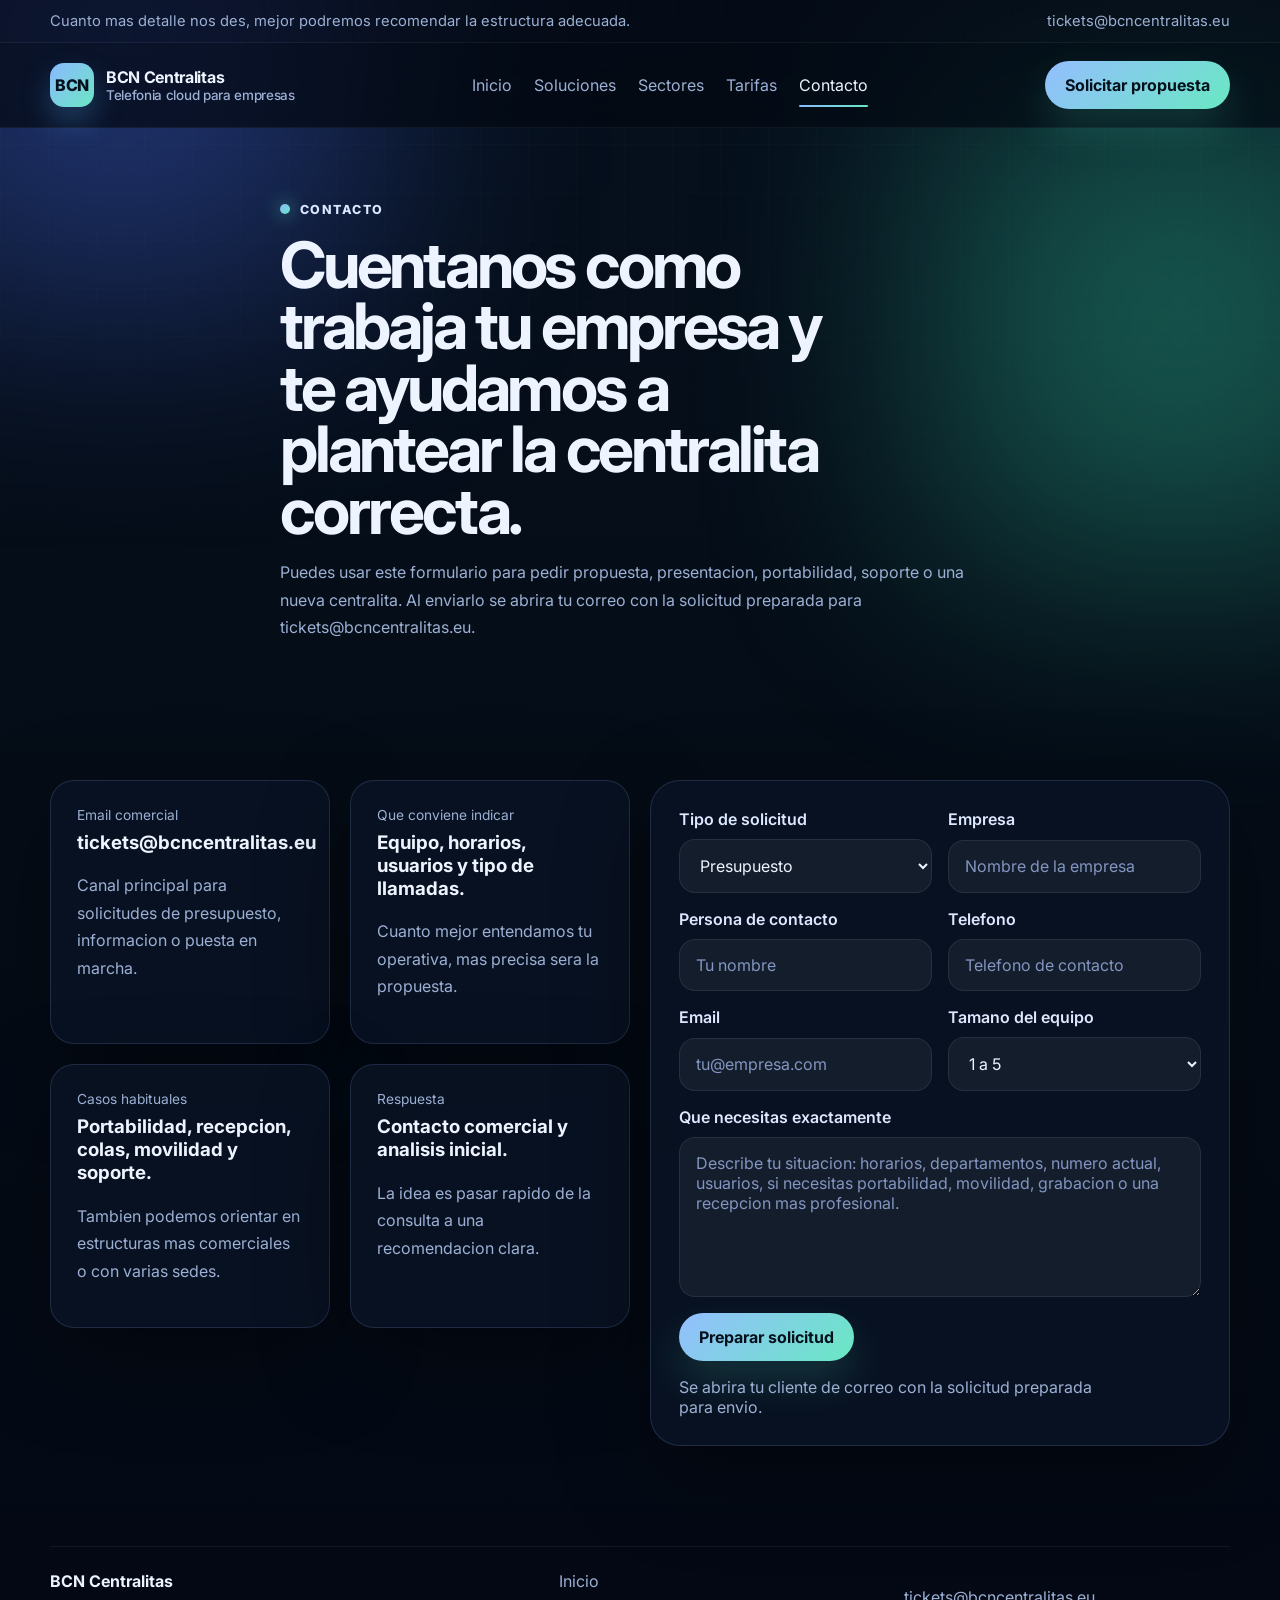
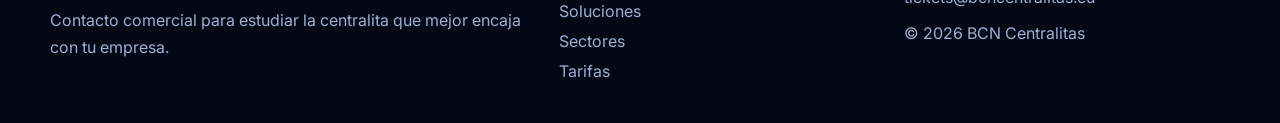
==== contacto/index.html @ 9f3d0ba2 "Build professional multi-page marketing site Co-authored-by: sj454 <seguridad232@users.noreply.githu" ====
<!DOCTYPE html>
<html lang="es">
  <head>
    <meta charset="UTF-8" />
    <meta name="viewport" content="width=device-width, initial-scale=1.0" />
    <title>Contacto | BCN Centralitas</title>
    <meta
      name="description"
      content="Solicita una propuesta o abre un ticket comercial con BCN Centralitas. Cuanto mejor nos cuentes tu caso, mejor podremos orientarte."
    />
    <link rel="preconnect" href="https://fonts.googleapis.com" />
    <link rel="preconnect" href="https://fonts.gstatic.com" crossorigin />
    <link
      href="https://fonts.googleapis.com/css2?family=Inter:wght@400;500;600;700;800;900&display=swap"
      rel="stylesheet"
    />
    <link rel="stylesheet" href="/styles.css" />
  </head>
  <body data-page="contacto">
    <div class="bg-orb bg-orb-left"></div>
    <div class="bg-orb bg-orb-right"></div>
    <div class="bg-grid"></div>

    <div class="utility-bar">
      <div class="container utility-inner">
        <span>Cuanto mas detalle nos des, mejor podremos recomendar la estructura adecuada.</span>
        <div class="utility-links">
          <a class="mini-link" href="mailto:tickets@bcncentralitas.eu">tickets@bcncentralitas.eu</a>
        </div>
      </div>
    </div>

    <header class="site-header">
      <div class="container nav-shell">
        <a href="/" class="brand" aria-label="BCN Centralitas inicio">
          <span class="brand-mark">BCN</span>
          <span class="brand-text">
            <strong>BCN Centralitas</strong>
            <span>Telefonia cloud para empresas</span>
          </span>
        </a>
        <nav class="main-nav" aria-label="Navegacion principal">
          <a href="/" data-page="inicio">Inicio</a>
          <a href="/soluciones" data-page="soluciones">Soluciones</a>
          <a href="/sectores" data-page="sectores">Sectores</a>
          <a href="/tarifas" data-page="tarifas">Tarifas</a>
          <a href="/contacto" data-page="contacto">Contacto</a>
        </nav>
        <div class="nav-actions">
          <a class="button-link button-primary" href="/contacto">Solicitar propuesta</a>
          <button class="menu-toggle" type="button" aria-label="Abrir menu" aria-expanded="false">
            Menu
          </button>
        </div>
      </div>
    </header>

    <main>
      <section class="page-hero">
        <div class="container page-intro">
          <span class="eyebrow">Contacto</span>
          <h1 class="page-title">Cuentanos como trabaja tu empresa y te ayudamos a plantear la centralita correcta.</h1>
          <p>
            Puedes usar este formulario para pedir propuesta, presentacion, portabilidad,
            soporte o una nueva centralita. Al enviarlo se abrira tu correo con
            la solicitud preparada para tickets@bcncentralitas.eu.
          </p>
        </div>
      </section>

      <section class="section">
        <div class="container contact-layout">
          <div class="card-grid two">
            <article class="contact-card">
              <span class="card-kicker">Email comercial</span>
              <h3>tickets@bcncentralitas.eu</h3>
              <p>Canal principal para solicitudes de presupuesto, informacion o puesta en marcha.</p>
            </article>
            <article class="contact-card">
              <span class="card-kicker">Que conviene indicar</span>
              <h3>Equipo, horarios, usuarios y tipo de llamadas.</h3>
              <p>Cuanto mejor entendamos tu operativa, mas precisa sera la propuesta.</p>
            </article>
            <article class="contact-card">
              <span class="card-kicker">Casos habituales</span>
              <h3>Portabilidad, recepcion, colas, movilidad y soporte.</h3>
              <p>Tambien podemos orientar en estructuras mas comerciales o con varias sedes.</p>
            </article>
            <article class="contact-card">
              <span class="card-kicker">Respuesta</span>
              <h3>Contacto comercial y analisis inicial.</h3>
              <p>La idea es pasar rapido de la consulta a una recomendacion clara.</p>
            </article>
          </div>

          <form id="contact-form" class="form-shell panel">
            <div class="form-grid">
              <label>
                <span>Tipo de solicitud</span>
                <select name="requestType" required>
                  <option value="Presupuesto">Presupuesto</option>
                  <option value="Presentacion">Presentacion</option>
                  <option value="Portabilidad">Portabilidad</option>
                  <option value="Soporte">Soporte</option>
                  <option value="Nueva centralita">Nueva centralita</option>
                </select>
              </label>

              <label>
                <span>Empresa</span>
                <input type="text" name="company" placeholder="Nombre de la empresa" required />
              </label>

              <label>
                <span>Persona de contacto</span>
                <input type="text" name="name" placeholder="Tu nombre" required />
              </label>

              <label>
                <span>Telefono</span>
                <input type="tel" name="phone" placeholder="Telefono de contacto" required />
              </label>

              <label>
                <span>Email</span>
                <input type="email" name="email" placeholder="tu@empresa.com" required />
              </label>

              <label>
                <span>Tamano del equipo</span>
                <select name="teamSize" required>
                  <option value="1 a 5">1 a 5</option>
                  <option value="6 a 15">6 a 15</option>
                  <option value="16 a 50">16 a 50</option>
                  <option value="Mas de 50">Mas de 50</option>
                </select>
              </label>

              <label class="full">
                <span>Que necesitas exactamente</span>
                <textarea
                  name="message"
                  placeholder="Describe tu situacion: horarios, departamentos, numero actual, usuarios, si necesitas portabilidad, movilidad, grabacion o una recepcion mas profesional."
                  required
                ></textarea>
              </label>
            </div>

            <div class="form-footer">
              <button class="button button-primary" type="submit">Preparar solicitud</button>
              <p id="form-status" class="form-status">
                Se abrira tu cliente de correo con la solicitud preparada para envio.
              </p>
            </div>
          </form>
        </div>
      </section>
    </main>

    <footer class="site-footer">
      <div class="container footer-grid">
        <div class="footer-copy">
          <strong>BCN Centralitas</strong>
          <p>Contacto comercial para estudiar la centralita que mejor encaja con tu empresa.</p>
        </div>
        <div class="footer-links">
          <a href="/">Inicio</a>
          <a href="/soluciones">Soluciones</a>
          <a href="/sectores">Sectores</a>
          <a href="/tarifas">Tarifas</a>
        </div>
        <div class="footer-note">
          <p><a href="mailto:tickets@bcncentralitas.eu">tickets@bcncentralitas.eu</a></p>
          <p>&copy; <span data-current-year></span> BCN Centralitas</p>
        </div>
      </div>
    </footer>

    <script src="/script.js"></script>
  </body>
</html>
---- styles.css ----
:root {
  color-scheme: dark;
  --bg: #07111f;
  --bg-strong: #030814;
  --surface: rgba(10, 20, 36, 0.84);
  --surface-strong: rgba(9, 17, 31, 0.96);
  --surface-soft: rgba(255, 255, 255, 0.05);
  --border: rgba(151, 184, 255, 0.16);
  --border-strong: rgba(255, 255, 255, 0.08);
  --text: #eef4ff;
  --muted: #9cb0d4;
  --primary: #8cb9ff;
  --primary-strong: #dbe7ff;
  --accent: #69e8c3;
  --danger: #ff8c9e;
  --shadow: 0 30px 90px rgba(0, 0, 0, 0.36);
  --radius-xl: 30px;
  --radius-lg: 24px;
  --radius-md: 18px;
  --container: 1180px;
}

* {
  box-sizing: border-box;
}

html {
  scroll-behavior: smooth;
}

body {
  margin: 0;
  min-height: 100vh;
  overflow-x: hidden;
  font-family: "Inter", system-ui, sans-serif;
  color: var(--text);
  background:
    radial-gradient(circle at top left, rgba(70, 104, 255, 0.16), transparent 0 32%),
    radial-gradient(circle at top right, rgba(84, 227, 190, 0.12), transparent 0 26%),
    linear-gradient(180deg, #06101d 0%, #050c16 50%, #030814 100%);
}

a {
  color: inherit;
  text-decoration: none;
}

img {
  max-width: 100%;
  display: block;
}

button,
input,
select,
textarea {
  font: inherit;
}

.bg-orb,
.bg-grid {
  position: fixed;
  pointer-events: none;
  z-index: -3;
}

.bg-orb {
  width: 480px;
  height: 480px;
  filter: blur(120px);
  opacity: 0.34;
}

.bg-orb-left {
  top: -180px;
  left: -120px;
  background: #4f73ff;
}

.bg-orb-right {
  right: -140px;
  top: 80px;
  background: #36d9ad;
}

.bg-grid {
  inset: 0;
  z-index: -4;
  background-image:
    linear-gradient(rgba(255, 255, 255, 0.03) 1px, transparent 1px),
    linear-gradient(90deg, rgba(255, 255, 255, 0.03) 1px, transparent 1px);
  background-size: 48px 48px;
  mask-image: linear-gradient(to bottom, rgba(255, 255, 255, 0.56), transparent 85%);
}

.container {
  width: min(var(--container), calc(100% - 32px));
  margin: 0 auto;
}

.utility-bar {
  border-bottom: 1px solid rgba(255, 255, 255, 0.05);
  background: rgba(5, 10, 20, 0.66);
}

.utility-inner {
  min-height: 42px;
  display: flex;
  justify-content: space-between;
  align-items: center;
  gap: 16px;
  color: var(--muted);
  font-size: 0.92rem;
}

.utility-links {
  display: flex;
  align-items: center;
  gap: 16px;
  flex-wrap: wrap;
}

.site-header {
  position: sticky;
  top: 0;
  z-index: 30;
  backdrop-filter: blur(18px);
  background: rgba(4, 9, 18, 0.72);
  border-bottom: 1px solid rgba(255, 255, 255, 0.05);
}

.nav-shell {
  min-height: 84px;
  display: flex;
  align-items: center;
  justify-content: space-between;
  gap: 18px;
}

.brand {
  display: inline-flex;
  align-items: center;
  gap: 12px;
  font-weight: 800;
  letter-spacing: -0.02em;
}

.brand-mark {
  width: 44px;
  height: 44px;
  border-radius: 14px;
  display: grid;
  place-items: center;
  background: linear-gradient(135deg, #8ab9ff, #6ce6c4);
  color: #04111d;
  box-shadow: 0 14px 30px rgba(89, 181, 255, 0.28);
}

.brand-text strong {
  display: block;
  font-size: 1rem;
}

.brand-text span {
  display: block;
  color: var(--muted);
  font-size: 0.84rem;
  font-weight: 500;
}

.nav-actions {
  display: flex;
  align-items: center;
  gap: 14px;
}

.main-nav {
  display: flex;
  align-items: center;
  gap: 22px;
  color: var(--muted);
}

.main-nav a {
  position: relative;
  padding: 8px 0;
}

.main-nav a:hover,
.main-nav a.is-active,
.footer-links a:hover,
.mini-link:hover {
  color: var(--text);
}

.main-nav a.is-active::after {
  content: "";
  position: absolute;
  left: 0;
  right: 0;
  bottom: -4px;
  height: 2px;
  border-radius: 999px;
  background: linear-gradient(90deg, var(--primary), var(--accent));
}

.menu-toggle {
  display: none;
  width: 46px;
  height: 46px;
  border-radius: 14px;
  border: 1px solid var(--border);
  background: rgba(255, 255, 255, 0.05);
  color: var(--text);
  cursor: pointer;
}

.button,
.button-link {
  display: inline-flex;
  align-items: center;
  justify-content: center;
  gap: 8px;
  padding: 14px 20px;
  border-radius: 999px;
  font-weight: 700;
  transition:
    transform 160ms ease,
    box-shadow 160ms ease,
    opacity 160ms ease;
}

.button:hover,
.button-link:hover {
  transform: translateY(-2px);
}

.button {
  border: 0;
  cursor: pointer;
}

.button-primary {
  color: #04111d;
  background: linear-gradient(135deg, #94beff, #69e8c3);
  box-shadow: 0 20px 40px rgba(73, 208, 182, 0.18);
}

.button-secondary {
  color: var(--text);
  background: rgba(255, 255, 255, 0.06);
  border: 1px solid rgba(255, 255, 255, 0.08);
}

.button-ghost {
  color: var(--primary-strong);
  padding-left: 0;
  padding-right: 0;
}

.page-hero,
.home-hero {
  padding: 70px 0 48px;
}

.home-hero-layout {
  display: grid;
  grid-template-columns: 1.08fr 0.92fr;
  gap: 30px;
  align-items: center;
}

.eyebrow {
  display: inline-flex;
  align-items: center;
  gap: 10px;
  text-transform: uppercase;
  letter-spacing: 0.12em;
  font-size: 0.78rem;
  font-weight: 800;
  color: var(--primary-strong);
}

.eyebrow::before {
  content: "";
  width: 10px;
  height: 10px;
  border-radius: 50%;
  background: linear-gradient(135deg, #8cb9ff, #67e6c3);
  box-shadow: 0 0 18px rgba(103, 230, 195, 0.8);
}

.hero-title,
.page-title,
.section-title,
.cta-banner h2 {
  margin: 16px 0 18px;
  letter-spacing: -0.05em;
  line-height: 0.96;
}

.hero-title {
  font-size: clamp(3rem, 6vw, 5.5rem);
  max-width: 12ch;
}

.page-title {
  font-size: clamp(2.5rem, 5vw, 4.6rem);
  max-width: 13ch;
}

.hero-copy p,
.page-intro p,
.section-lead,
.card p,
.split-copy p,
.pricing-card p,
.faq-card p,
.footer-copy p,
.contact-card p,
.process-card p,
.trust-band p {
  color: var(--muted);
  line-height: 1.72;
}

.hero-actions,
.cta-actions {
  display: flex;
  gap: 14px;
  margin-top: 26px;
  flex-wrap: wrap;
}

.hero-points {
  list-style: none;
  padding: 0;
  margin: 28px 0 0;
  display: grid;
  gap: 12px;
}

.hero-points li,
.icon-list li {
  display: flex;
  gap: 12px;
  align-items: flex-start;
  color: #dbe7ff;
}

.hero-points li::before,
.icon-list li::before {
  content: "";
  flex: 0 0 10px;
  width: 10px;
  height: 10px;
  margin-top: 0.45rem;
  border-radius: 50%;
  background: linear-gradient(135deg, #8abaff, #67e6c3);
}

.panel,
.card,
.pricing-card,
.process-card,
.faq-card,
.contact-card,
.metric-card,
.info-strip,
.stack-card {
  background: var(--surface);
  border: 1px solid var(--border);
  backdrop-filter: blur(18px);
  box-shadow: var(--shadow);
}

.hero-panel {
  padding: 28px;
  border-radius: var(--radius-xl);
  background:
    linear-gradient(180deg, rgba(255, 255, 255, 0.08), transparent),
    var(--surface-strong);
}

.hero-panel-grid,
.metrics-grid,
.card-grid,
.pricing-grid,
.sectors-grid,
.faq-grid {
  display: grid;
  gap: 18px;
}

.hero-panel-grid {
  grid-template-columns: repeat(2, minmax(0, 1fr));
  margin-bottom: 16px;
}

.metric-card {
  padding: 20px;
  border-radius: 20px;
}

.metric-card span,
.info-label,
.card-kicker,
.pricing-card .tag {
  display: block;
  color: var(--muted);
  font-size: 0.86rem;
}

.metric-card strong,
.card h3,
.pricing-card h3,
.contact-card h3,
.faq-card h3,
.process-card h3 {
  display: block;
  margin-top: 8px;
}

.hero-signal {
  display: flex;
  justify-content: space-between;
  gap: 14px;
  align-items: center;
  padding: 18px;
  border-radius: 20px;
  background: rgba(255, 255, 255, 0.04);
}

.signal-pill {
  white-space: nowrap;
  padding: 10px 14px;
  border-radius: 999px;
  color: #04111d;
  font-weight: 800;
  background: linear-gradient(135deg, #8ab9ff, #69e8c3);
}

.hero-note-stack {
  display: grid;
  gap: 14px;
  margin-top: 18px;
}

.stack-card {
  padding: 18px;
  border-radius: 20px;
  background: rgba(255, 255, 255, 0.06);
}

.section {
  padding: 74px 0;
}

.section.compact {
  padding-top: 34px;
}

.section-header {
  max-width: 760px;
  margin-bottom: 28px;
}

.section-title {
  font-size: clamp(2.15rem, 4vw, 3.7rem);
}

.section-title.small {
  font-size: clamp(1.8rem, 3vw, 2.7rem);
}

.metrics-grid {
  grid-template-columns: repeat(4, minmax(0, 1fr));
}

.card-grid.three,
.pricing-grid,
.sectors-grid,
.faq-grid {
  grid-template-columns: repeat(3, minmax(0, 1fr));
}

.card-grid.two,
.split-layout,
.contact-layout {
  display: grid;
  grid-template-columns: repeat(2, minmax(0, 1fr));
  gap: 20px;
}

.card,
.pricing-card,
.process-card,
.faq-card,
.contact-card {
  padding: 26px;
  border-radius: var(--radius-lg);
}

.card.featured,
.pricing-card.featured {
  background:
    linear-gradient(180deg, rgba(101, 137, 255, 0.18), rgba(103, 230, 195, 0.06)),
    var(--surface-strong);
}

.icon-list {
  list-style: none;
  padding: 0;
  margin: 18px 0 0;
  display: grid;
  gap: 12px;
}

.trust-band,
.cta-banner,
.info-strip {
  padding: 26px;
  border-radius: var(--radius-xl);
}

.trust-band {
  display: grid;
  gap: 14px;
  background: rgba(255, 255, 255, 0.045);
  border: 1px solid rgba(255, 255, 255, 0.06);
}

.trust-list {
  display: flex;
  gap: 10px;
  flex-wrap: wrap;
}

.trust-list span,
.pill-list span {
  padding: 10px 14px;
  border-radius: 999px;
  background: rgba(140, 185, 255, 0.08);
  border: 1px solid rgba(140, 185, 255, 0.12);
  color: #dce7ff;
}

.split-layout,
.contact-layout {
  align-items: start;
}

.split-copy {
  padding-right: 12px;
}

.process-grid {
  display: grid;
  grid-template-columns: repeat(3, minmax(0, 1fr));
  gap: 18px;
}

.process-number {
  display: inline-grid;
  place-items: center;
  width: 46px;
  height: 46px;
  border-radius: 14px;
  color: #04111d;
  font-weight: 900;
  background: linear-gradient(135deg, #8cbaff, #69e8c3);
}

.pricing-card ul {
  list-style: none;
  padding: 0;
  margin: 18px 0 22px;
  display: grid;
  gap: 12px;
}

.pricing-card li {
  position: relative;
  padding-left: 18px;
  color: #dfe8ff;
}

.pricing-card li::before {
  content: "";
  position: absolute;
  left: 0;
  top: 0.62rem;
  width: 8px;
  height: 8px;
  border-radius: 50%;
  background: linear-gradient(135deg, #8cbaff, #69e8c3);
}

.price-line {
  display: flex;
  align-items: baseline;
  gap: 10px;
  margin-top: 12px;
}

.price-line strong {
  font-size: 2.3rem;
  letter-spacing: -0.04em;
}

.page-intro {
  max-width: 720px;
}

.pill-list {
  display: flex;
  flex-wrap: wrap;
  gap: 10px;
  margin-top: 22px;
}

.faq-grid {
  margin-top: 18px;
}

.form-shell {
  padding: 28px;
  border-radius: var(--radius-xl);
}

.form-grid {
  display: grid;
  grid-template-columns: repeat(2, minmax(0, 1fr));
  gap: 16px;
}

.form-grid .full {
  grid-column: 1 / -1;
}

label {
  display: grid;
  gap: 10px;
}

label span {
  font-weight: 600;
  color: #dde7ff;
}

input,
select,
textarea {
  width: 100%;
  border-radius: 16px;
  border: 1px solid rgba(255, 255, 255, 0.08);
  background: rgba(255, 255, 255, 0.05);
  color: var(--text);
  padding: 15px 16px;
  outline: none;
}

input::placeholder,
textarea::placeholder {
  color: #8395c0;
}

input:focus,
select:focus,
textarea:focus {
  border-color: rgba(140, 185, 255, 0.48);
  box-shadow: 0 0 0 4px rgba(140, 185, 255, 0.14);
}

textarea {
  resize: vertical;
  min-height: 160px;
}

.form-footer {
  display: flex;
  justify-content: space-between;
  gap: 16px;
  align-items: center;
  margin-top: 16px;
  flex-wrap: wrap;
}

.form-status {
  margin: 0;
  color: var(--muted);
  max-width: 44ch;
}

.form-status.success {
  color: var(--accent);
}

.site-footer {
  padding: 26px 0 42px;
}

.footer-grid {
  display: grid;
  grid-template-columns: 1.2fr 0.8fr 0.8fr;
  gap: 20px;
  padding-top: 24px;
  border-top: 1px solid rgba(255, 255, 255, 0.06);
}

.footer-copy strong {
  display: block;
  margin-bottom: 10px;
}

.footer-links {
  display: grid;
  gap: 10px;
  color: var(--muted);
}

.footer-note {
  color: var(--muted);
}

@media (max-width: 1080px) {
  .home-hero-layout,
  .split-layout,
  .contact-layout,
  .card-grid.three,
  .pricing-grid,
  .process-grid,
  .metrics-grid,
  .sectors-grid,
  .faq-grid,
  .footer-grid {
    grid-template-columns: 1fr;
  }

  .hero-title,
  .page-title {
    max-width: none;
  }
}

@media (max-width: 860px) {
  .site-header {
    position: static;
  }

  .menu-toggle {
    display: inline-grid;
    place-items: center;
  }

  .main-nav {
    display: none;
    position: absolute;
    top: calc(100% + 10px);
    left: 16px;
    right: 16px;
    padding: 18px;
    border-radius: 20px;
    border: 1px solid var(--border);
    background: rgba(7, 14, 25, 0.96);
    box-shadow: var(--shadow);
    flex-direction: column;
    align-items: flex-start;
  }

  .site-header.menu-open .main-nav {
    display: flex;
  }

  .nav-shell {
    position: relative;
  }

  .nav-actions .button-link {
    display: none;
  }
}

@media (max-width: 720px) {
  .container {
    width: min(calc(100% - 20px), var(--container));
  }

  .utility-inner {
    padding: 8px 0;
    align-items: flex-start;
    flex-direction: column;
  }

  .page-hero,
  .home-hero,
  .section {
    padding-top: 48px;
  }

  .hero-panel-grid,
  .card-grid.two,
  .form-grid {
    grid-template-columns: 1fr;
  }

  .form-grid .full {
    grid-column: auto;
  }

  .form-footer {
    align-items: flex-start;
  }
}
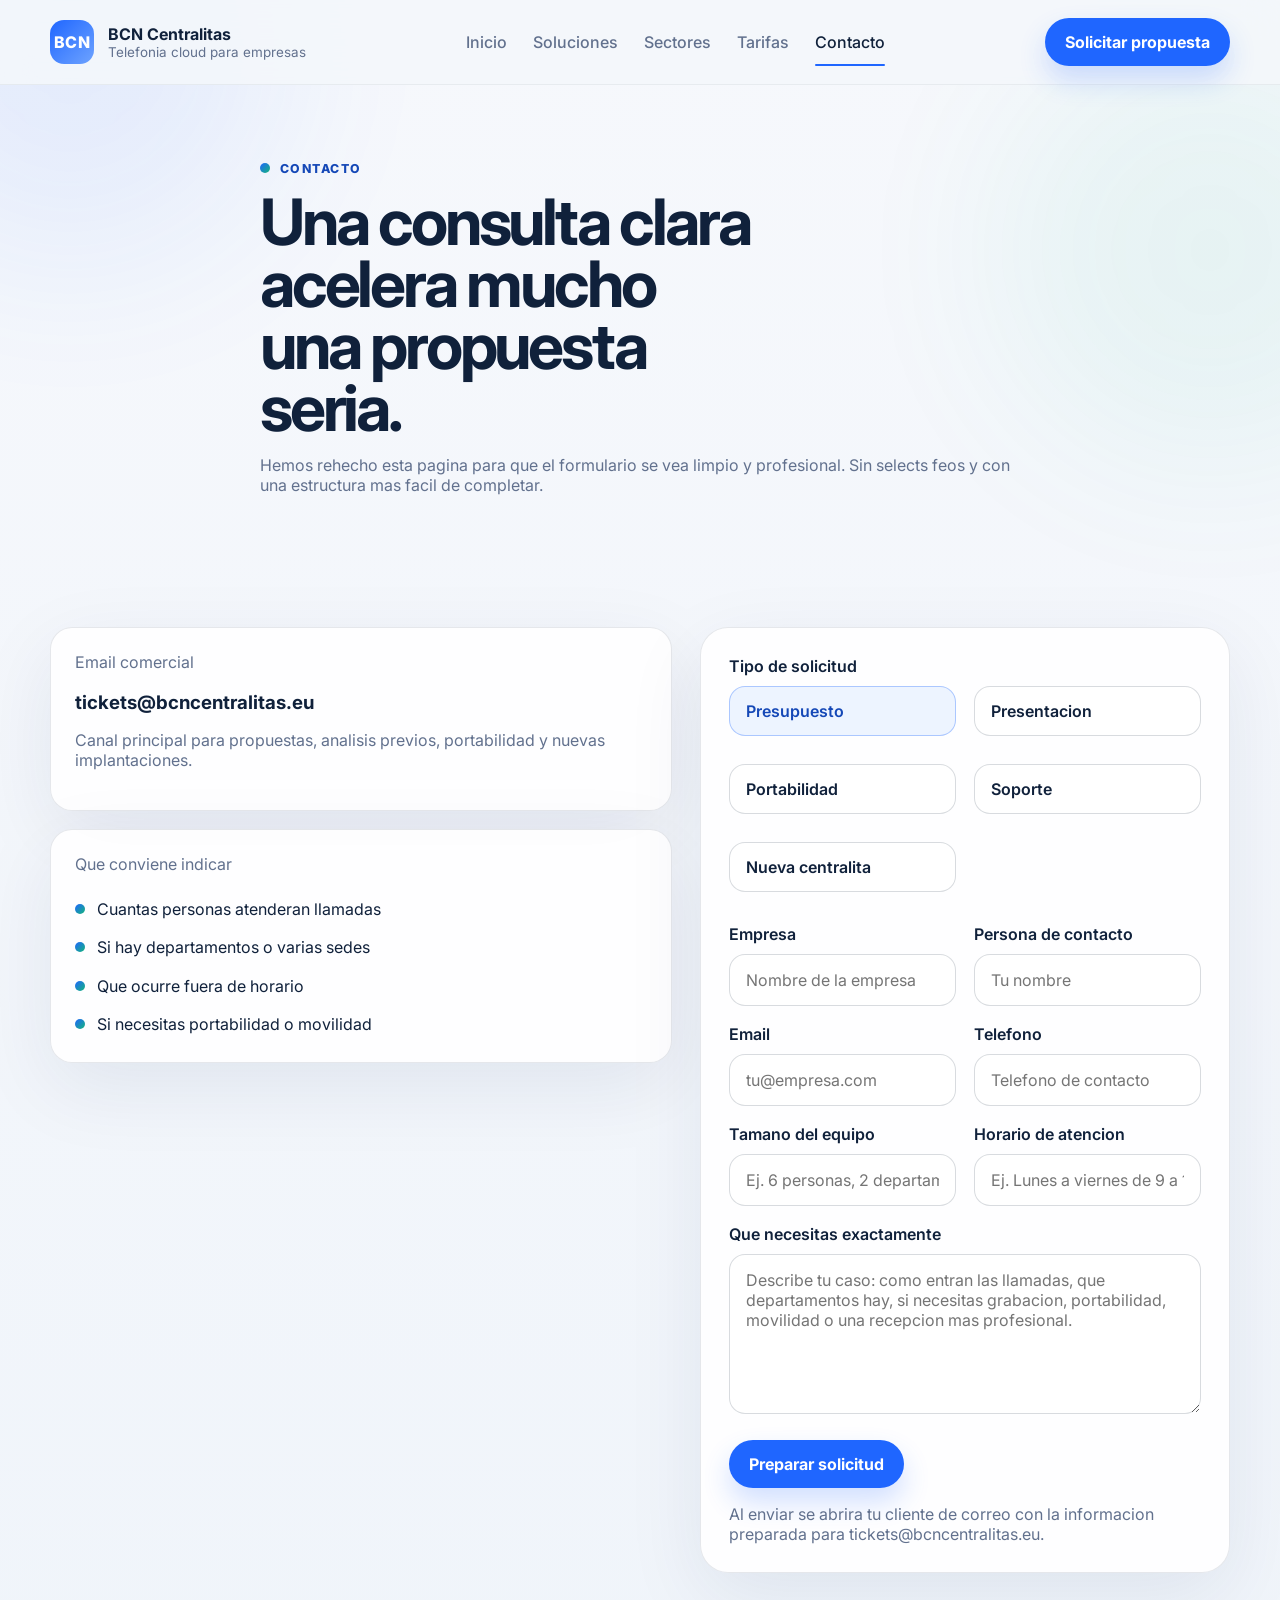
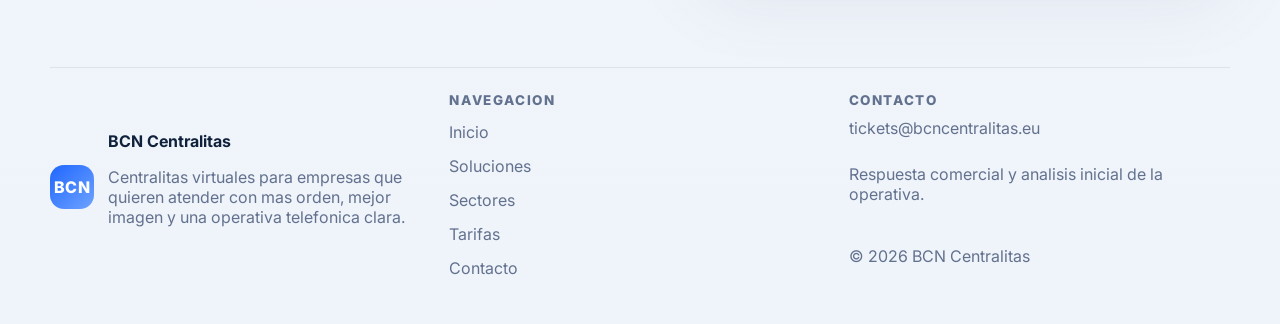
==== commit 90f7524e: "Redesign site with cleaner corporate UI Co-authored-by: sj454 <seguridad232@users.noreply.github.com" ====
--- a/contacto/index.html
+++ b/contacto/index.html
@@ -3,42 +3,33 @@
   <head>
     <meta charset="UTF-8" />
     <meta name="viewport" content="width=device-width, initial-scale=1.0" />
-    <title>Contacto | BCN Centralitas</title>
-    <meta
-      name="description"
-      content="Solicita una propuesta o abre un ticket comercial con BCN Centralitas. Cuanto mejor nos cuentes tu caso, mejor podremos orientarte."
-    />
     <link rel="preconnect" href="https://fonts.googleapis.com" />
     <link rel="preconnect" href="https://fonts.gstatic.com" crossorigin />
     <link
-      href="https://fonts.googleapis.com/css2?family=Inter:wght@400;500;600;700;800;900&display=swap"
+      href="https://fonts.googleapis.com/css2?family=Inter:wght@400;500;600;700;800&display=swap"
       rel="stylesheet"
     />
     <link rel="stylesheet" href="/styles.css" />
+    <title>Contacto | BCN Centralitas</title>
+    <meta name="description" content="Solicita una propuesta comercial o abre una consulta sobre la centralita que encaja con tu empresa." />
   </head>
   <body data-page="contacto">
-    <div class="bg-orb bg-orb-left"></div>
-    <div class="bg-orb bg-orb-right"></div>
-    <div class="bg-grid"></div>
-
-    <div class="utility-bar">
-      <div class="container utility-inner">
-        <span>Cuanto mas detalle nos des, mejor podremos recomendar la estructura adecuada.</span>
-        <div class="utility-links">
-          <a class="mini-link" href="mailto:tickets@bcncentralitas.eu">tickets@bcncentralitas.eu</a>
-        </div>
-      </div>
-    </div>
-
+    <div class="page-bg page-bg-left"></div>
+    <div class="page-bg page-bg-right"></div>
     <header class="site-header">
-      <div class="container nav-shell">
+      <div class="container header-inner">
         <a href="/" class="brand" aria-label="BCN Centralitas inicio">
           <span class="brand-mark">BCN</span>
-          <span class="brand-text">
+          <span class="brand-copy">
             <strong>BCN Centralitas</strong>
             <span>Telefonia cloud para empresas</span>
           </span>
         </a>
+
+        <button class="menu-toggle" type="button" aria-expanded="false" aria-label="Abrir navegacion">
+          Menu
+        </button>
+
         <nav class="main-nav" aria-label="Navegacion principal">
           <a href="/" data-page="inicio">Inicio</a>
           <a href="/soluciones" data-page="soluciones">Soluciones</a>
@@ -46,12 +37,8 @@
           <a href="/tarifas" data-page="tarifas">Tarifas</a>
           <a href="/contacto" data-page="contacto">Contacto</a>
         </nav>
-        <div class="nav-actions">
-          <a class="button-link button-primary" href="/contacto">Solicitar propuesta</a>
-          <button class="menu-toggle" type="button" aria-label="Abrir menu" aria-expanded="false">
-            Menu
-          </button>
-        </div>
+
+        <a class="header-cta" href="/contacto">Solicitar propuesta</a>
       </div>
     </header>
 
@@ -59,123 +46,122 @@
       <section class="page-hero">
         <div class="container page-intro">
           <span class="eyebrow">Contacto</span>
-          <h1 class="page-title">Cuentanos como trabaja tu empresa y te ayudamos a plantear la centralita correcta.</h1>
-          <p>
-            Puedes usar este formulario para pedir propuesta, presentacion, portabilidad,
-            soporte o una nueva centralita. Al enviarlo se abrira tu correo con
-            la solicitud preparada para tickets@bcncentralitas.eu.
-          </p>
+          <h1>Una consulta clara acelera mucho una propuesta seria.</h1>
+          <p class="lead">Hemos rehecho esta pagina para que el formulario se vea limpio y profesional. Sin selects feos y con una estructura mas facil de completar.</p>
         </div>
       </section>
 
       <section class="section">
-        <div class="container contact-layout">
-          <div class="card-grid two">
-            <article class="contact-card">
-              <span class="card-kicker">Email comercial</span>
+        <div class="container contact-grid">
+          <aside class="contact-sidebar">
+            <article class="sidebar-card">
+              <span class="card-label">Email comercial</span>
               <h3>tickets@bcncentralitas.eu</h3>
-              <p>Canal principal para solicitudes de presupuesto, informacion o puesta en marcha.</p>
+              <p>Canal principal para propuestas, analisis previos, portabilidad y nuevas implantaciones.</p>
             </article>
-            <article class="contact-card">
-              <span class="card-kicker">Que conviene indicar</span>
-              <h3>Equipo, horarios, usuarios y tipo de llamadas.</h3>
-              <p>Cuanto mejor entendamos tu operativa, mas precisa sera la propuesta.</p>
+            <article class="sidebar-card">
+              <span class="card-label">Que conviene indicar</span>
+              <ul class="clean-list">
+                <li>Cuantas personas atenderan llamadas</li>
+                <li>Si hay departamentos o varias sedes</li>
+                <li>Que ocurre fuera de horario</li>
+                <li>Si necesitas portabilidad o movilidad</li>
+              </ul>
             </article>
-            <article class="contact-card">
-              <span class="card-kicker">Casos habituales</span>
-              <h3>Portabilidad, recepcion, colas, movilidad y soporte.</h3>
-              <p>Tambien podemos orientar en estructuras mas comerciales o con varias sedes.</p>
-            </article>
-            <article class="contact-card">
-              <span class="card-kicker">Respuesta</span>
-              <h3>Contacto comercial y analisis inicial.</h3>
-              <p>La idea es pasar rapido de la consulta a una recomendacion clara.</p>
-            </article>
-          </div>
+          </aside>
 
-          <form id="contact-form" class="form-shell panel">
+          <form id="contact-form" class="contact-form panel">
+            <div class="form-block">
+              <span class="form-label">Tipo de solicitud</span>
+              <div class="choice-grid">
+                <label class="choice-card">
+                  <input type="radio" name="requestType" value="Presupuesto" checked />
+                  <span>Presupuesto</span>
+                </label>
+                <label class="choice-card">
+                  <input type="radio" name="requestType" value="Presentacion" />
+                  <span>Presentacion</span>
+                </label>
+                <label class="choice-card">
+                  <input type="radio" name="requestType" value="Portabilidad" />
+                  <span>Portabilidad</span>
+                </label>
+                <label class="choice-card">
+                  <input type="radio" name="requestType" value="Soporte" />
+                  <span>Soporte</span>
+                </label>
+                <label class="choice-card">
+                  <input type="radio" name="requestType" value="Nueva centralita" />
+                  <span>Nueva centralita</span>
+                </label>
+              </div>
+            </div>
+
             <div class="form-grid">
-              <label>
-                <span>Tipo de solicitud</span>
-                <select name="requestType" required>
-                  <option value="Presupuesto">Presupuesto</option>
-                  <option value="Presentacion">Presentacion</option>
-                  <option value="Portabilidad">Portabilidad</option>
-                  <option value="Soporte">Soporte</option>
-                  <option value="Nueva centralita">Nueva centralita</option>
-                </select>
-              </label>
-
               <label>
                 <span>Empresa</span>
                 <input type="text" name="company" placeholder="Nombre de la empresa" required />
               </label>
-
               <label>
                 <span>Persona de contacto</span>
                 <input type="text" name="name" placeholder="Tu nombre" required />
               </label>
-
+              <label>
+                <span>Email</span>
+                <input type="email" name="email" placeholder="tu@empresa.com" required />
+              </label>
               <label>
                 <span>Telefono</span>
                 <input type="tel" name="phone" placeholder="Telefono de contacto" required />
               </label>
-
-              <label>
-                <span>Email</span>
-                <input type="email" name="email" placeholder="tu@empresa.com" required />
-              </label>
-
               <label>
                 <span>Tamano del equipo</span>
-                <select name="teamSize" required>
-                  <option value="1 a 5">1 a 5</option>
-                  <option value="6 a 15">6 a 15</option>
-                  <option value="16 a 50">16 a 50</option>
-                  <option value="Mas de 50">Mas de 50</option>
-                </select>
+                <input type="text" name="teamSize" placeholder="Ej. 6 personas, 2 departamentos" required />
               </label>
-
-              <label class="full">
+              <label>
+                <span>Horario de atencion</span>
+                <input type="text" name="schedule" placeholder="Ej. Lunes a viernes de 9 a 18" />
+              </label>
+              <label class="full-width">
                 <span>Que necesitas exactamente</span>
-                <textarea
-                  name="message"
-                  placeholder="Describe tu situacion: horarios, departamentos, numero actual, usuarios, si necesitas portabilidad, movilidad, grabacion o una recepcion mas profesional."
-                  required
-                ></textarea>
+                <textarea name="message" placeholder="Describe tu caso: como entran las llamadas, que departamentos hay, si necesitas grabacion, portabilidad, movilidad o una recepcion mas profesional." required></textarea>
               </label>
             </div>
 
-            <div class="form-footer">
-              <button class="button button-primary" type="submit">Preparar solicitud</button>
-              <p id="form-status" class="form-status">
-                Se abrira tu cliente de correo con la solicitud preparada para envio.
-              </p>
+            <div class="form-actions-row">
+              <button type="submit" class="button button-primary">Preparar solicitud</button>
+              <p id="form-status" class="form-status">Al enviar se abrira tu cliente de correo con la informacion preparada para tickets@bcncentralitas.eu.</p>
             </div>
           </form>
         </div>
       </section>
     </main>
-
     <footer class="site-footer">
       <div class="container footer-grid">
-        <div class="footer-copy">
-          <strong>BCN Centralitas</strong>
-          <p>Contacto comercial para estudiar la centralita que mejor encaja con tu empresa.</p>
+        <div class="footer-brand">
+          <span class="brand-mark footer-mark">BCN</span>
+          <div>
+            <strong>BCN Centralitas</strong>
+            <p>Centralitas virtuales para empresas que quieren atender con mas orden, mejor imagen y una operativa telefonica clara.</p>
+          </div>
         </div>
-        <div class="footer-links">
+        <div class="footer-column">
+          <span class="footer-title">Navegacion</span>
           <a href="/">Inicio</a>
           <a href="/soluciones">Soluciones</a>
           <a href="/sectores">Sectores</a>
           <a href="/tarifas">Tarifas</a>
+          <a href="/contacto">Contacto</a>
         </div>
-        <div class="footer-note">
-          <p><a href="mailto:tickets@bcncentralitas.eu">tickets@bcncentralitas.eu</a></p>
+        <div class="footer-column">
+          <span class="footer-title">Contacto</span>
+          <a href="mailto:tickets@bcncentralitas.eu">tickets@bcncentralitas.eu</a>
+          <p>Respuesta comercial y analisis inicial de la operativa.</p>
           <p>&copy; <span data-current-year></span> BCN Centralitas</p>
         </div>
       </div>
     </footer>
+    <script src="/script.js"></script>
 
-    <script src="/script.js"></script>
   </body>
 </html>
--- a/styles.css
+++ b/styles.css
@@ -1,22 +1,20 @@
-:root {
-  color-scheme: dark;
-  --bg: #07111f;
-  --bg-strong: #030814;
-  --surface: rgba(10, 20, 36, 0.84);
-  --surface-strong: rgba(9, 17, 31, 0.96);
-  --surface-soft: rgba(255, 255, 255, 0.05);
-  --border: rgba(151, 184, 255, 0.16);
-  --border-strong: rgba(255, 255, 255, 0.08);
-  --text: #eef4ff;
-  --muted: #9cb0d4;
-  --primary: #8cb9ff;
-  --primary-strong: #dbe7ff;
-  --accent: #69e8c3;
-  --danger: #ff8c9e;
-  --shadow: 0 30px 90px rgba(0, 0, 0, 0.36);
-  --radius-xl: 30px;
-  --radius-lg: 24px;
-  --radius-md: 18px;
+ :root {
+  color-scheme: light;
+  --bg: #f4f7fb;
+  --bg-soft: #edf2f8;
+  --surface: rgba(255, 255, 255, 0.88);
+  --surface-strong: #ffffff;
+  --ink: #10213b;
+  --muted: #62718e;
+  --line: rgba(16, 33, 59, 0.1);
+  --line-strong: rgba(16, 33, 59, 0.16);
+  --primary: #1f66ff;
+  --primary-dark: #1548b7;
+  --accent: #14b57a;
+  --shadow: 0 24px 80px rgba(17, 42, 84, 0.08);
+  --radius-xl: 28px;
+  --radius-lg: 22px;
+  --radius-md: 16px;
   --container: 1180px;
 }
 
@@ -31,13 +29,9 @@
 body {
   margin: 0;
   min-height: 100vh;
-  overflow-x: hidden;
   font-family: "Inter", system-ui, sans-serif;
-  color: var(--text);
-  background:
-    radial-gradient(circle at top left, rgba(70, 104, 255, 0.16), transparent 0 32%),
-    radial-gradient(circle at top right, rgba(84, 227, 190, 0.12), transparent 0 26%),
-    linear-gradient(180deg, #06101d 0%, #050c16 50%, #030814 100%);
+  color: var(--ink);
+  background: linear-gradient(180deg, #f6f8fc 0%, #eff4fa 100%);
 }
 
 a {
@@ -45,52 +39,10 @@
   text-decoration: none;
 }
 
-img {
-  max-width: 100%;
-  display: block;
-}
-
 button,
 input,
-select,
 textarea {
   font: inherit;
-}
-
-.bg-orb,
-.bg-grid {
-  position: fixed;
-  pointer-events: none;
-  z-index: -3;
-}
-
-.bg-orb {
-  width: 480px;
-  height: 480px;
-  filter: blur(120px);
-  opacity: 0.34;
-}
-
-.bg-orb-left {
-  top: -180px;
-  left: -120px;
-  background: #4f73ff;
-}
-
-.bg-orb-right {
-  right: -140px;
-  top: 80px;
-  background: #36d9ad;
-}
-
-.bg-grid {
-  inset: 0;
-  z-index: -4;
-  background-image:
-    linear-gradient(rgba(255, 255, 255, 0.03) 1px, transparent 1px),
-    linear-gradient(90deg, rgba(255, 255, 255, 0.03) 1px, transparent 1px);
-  background-size: 48px 48px;
-  mask-image: linear-gradient(to bottom, rgba(255, 255, 255, 0.56), transparent 85%);
 }
 
 .container {
@@ -98,51 +50,51 @@
   margin: 0 auto;
 }
 
-.utility-bar {
-  border-bottom: 1px solid rgba(255, 255, 255, 0.05);
-  background: rgba(5, 10, 20, 0.66);
-}
-
-.utility-inner {
-  min-height: 42px;
-  display: flex;
-  justify-content: space-between;
-  align-items: center;
-  gap: 16px;
-  color: var(--muted);
-  font-size: 0.92rem;
-}
-
-.utility-links {
-  display: flex;
-  align-items: center;
-  gap: 16px;
-  flex-wrap: wrap;
+.page-bg {
+  position: fixed;
+  width: 420px;
+  height: 420px;
+  border-radius: 50%;
+  filter: blur(90px);
+  pointer-events: none;
+  z-index: -2;
+  opacity: 0.4;
+}
+
+.page-bg-left {
+  top: -160px;
+  left: -140px;
+  background: rgba(31, 102, 255, 0.2);
+}
+
+.page-bg-right {
+  top: 40px;
+  right: -140px;
+  background: rgba(20, 181, 122, 0.16);
 }
 
 .site-header {
   position: sticky;
   top: 0;
-  z-index: 30;
-  backdrop-filter: blur(18px);
-  background: rgba(4, 9, 18, 0.72);
-  border-bottom: 1px solid rgba(255, 255, 255, 0.05);
-}
-
-.nav-shell {
+  z-index: 20;
+  backdrop-filter: blur(16px);
+  background: rgba(244, 247, 251, 0.86);
+  border-bottom: 1px solid rgba(16, 33, 59, 0.06);
+}
+
+.header-inner {
   min-height: 84px;
-  display: flex;
+  display: grid;
+  grid-template-columns: auto 1fr auto;
   align-items: center;
-  justify-content: space-between;
-  gap: 18px;
-}
-
-.brand {
+  gap: 20px;
+}
+
+.brand,
+.footer-brand {
   display: inline-flex;
   align-items: center;
-  gap: 12px;
-  font-weight: 800;
-  letter-spacing: -0.02em;
+  gap: 14px;
 }
 
 .brand-mark {
@@ -151,46 +103,60 @@
   border-radius: 14px;
   display: grid;
   place-items: center;
-  background: linear-gradient(135deg, #8ab9ff, #6ce6c4);
-  color: #04111d;
-  box-shadow: 0 14px 30px rgba(89, 181, 255, 0.28);
-}
-
-.brand-text strong {
+  background: linear-gradient(135deg, var(--primary), #6ea3ff);
+  color: white;
+  font-weight: 800;
+  letter-spacing: 0.04em;
+}
+
+.brand-copy strong {
   display: block;
   font-size: 1rem;
 }
 
-.brand-text span {
+.brand-copy span,
+.card-label,
+.footer-column p,
+.footer-column a,
+.footer-title,
+.clean-list,
+.lead,
+.feature-card p,
+.mini-card span,
+.process-card p,
+.sidebar-card p,
+.footer-brand p,
+.cta-panel p,
+.value-strip span,
+.contact-form p,
+.page-intro p,
+.section-heading p {
+  color: var(--muted);
+}
+
+.brand-copy span {
   display: block;
-  color: var(--muted);
   font-size: 0.84rem;
-  font-weight: 500;
-}
-
-.nav-actions {
-  display: flex;
-  align-items: center;
-  gap: 14px;
 }
 
 .main-nav {
   display: flex;
-  align-items: center;
-  gap: 22px;
+  justify-content: center;
+  gap: 26px;
+}
+
+.main-nav a {
+  padding: 8px 0;
   color: var(--muted);
-}
-
-.main-nav a {
+  font-weight: 500;
   position: relative;
-  padding: 8px 0;
-}
-
+}
+
+.main-nav a.is-active,
 .main-nav a:hover,
-.main-nav a.is-active,
-.footer-links a:hover,
-.mini-link:hover {
-  color: var(--text);
+.footer-column a:hover,
+.text-link:hover {
+  color: var(--ink);
 }
 
 .main-nav a.is-active::after {
@@ -198,41 +164,40 @@
   position: absolute;
   left: 0;
   right: 0;
-  bottom: -4px;
+  bottom: -6px;
   height: 2px;
   border-radius: 999px;
-  background: linear-gradient(90deg, var(--primary), var(--accent));
-}
-
-.menu-toggle {
-  display: none;
-  width: 46px;
-  height: 46px;
-  border-radius: 14px;
-  border: 1px solid var(--border);
-  background: rgba(255, 255, 255, 0.05);
-  color: var(--text);
-  cursor: pointer;
-}
-
+  background: var(--primary);
+}
+
+.header-cta,
 .button,
-.button-link {
+.text-link {
   display: inline-flex;
   align-items: center;
   justify-content: center;
   gap: 8px;
+}
+
+.header-cta,
+.button {
+  border-radius: 999px;
   padding: 14px 20px;
-  border-radius: 999px;
   font-weight: 700;
-  transition:
-    transform 160ms ease,
-    box-shadow 160ms ease,
-    opacity 160ms ease;
-}
-
-.button:hover,
-.button-link:hover {
-  transform: translateY(-2px);
+  transition: transform 160ms ease, box-shadow 160ms ease;
+}
+
+.header-cta,
+.button-primary {
+  background: var(--primary);
+  color: white;
+  box-shadow: 0 14px 28px rgba(31, 102, 255, 0.2);
+}
+
+.button-secondary {
+  background: white;
+  color: var(--ink);
+  border: 1px solid var(--line);
 }
 
 .button {
@@ -240,34 +205,59 @@
   cursor: pointer;
 }
 
-.button-primary {
-  color: #04111d;
-  background: linear-gradient(135deg, #94beff, #69e8c3);
-  box-shadow: 0 20px 40px rgba(73, 208, 182, 0.18);
-}
-
-.button-secondary {
-  color: var(--text);
-  background: rgba(255, 255, 255, 0.06);
-  border: 1px solid rgba(255, 255, 255, 0.08);
-}
-
-.button-ghost {
-  color: var(--primary-strong);
-  padding-left: 0;
-  padding-right: 0;
-}
-
-.page-hero,
-.home-hero {
-  padding: 70px 0 48px;
-}
-
-.home-hero-layout {
+.header-cta:hover,
+.button:hover {
+  transform: translateY(-1px);
+}
+
+.menu-toggle {
+  display: none;
+  border: 1px solid var(--line);
+  background: white;
+  color: var(--ink);
+  border-radius: 14px;
+  padding: 10px 14px;
+  cursor: pointer;
+}
+
+.hero-section,
+.page-hero {
+  padding: 72px 0 46px;
+}
+
+.hero-grid,
+.split-grid,
+.contact-grid {
   display: grid;
   grid-template-columns: 1.08fr 0.92fr;
-  gap: 30px;
-  align-items: center;
+  gap: 28px;
+  align-items: start;
+}
+
+.hero-copy h1,
+.page-intro h1,
+.section-heading h2,
+.split-grid h2,
+.cta-panel h2 {
+  margin: 14px 0 16px;
+  line-height: 0.97;
+  letter-spacing: -0.05em;
+}
+
+.hero-copy h1 {
+  font-size: clamp(3rem, 6vw, 5.2rem);
+  max-width: 11ch;
+}
+
+.page-intro h1 {
+  font-size: clamp(2.5rem, 5vw, 4.4rem);
+  max-width: 12ch;
+}
+
+.section-heading h2,
+.split-grid h2,
+.cta-panel h2 {
+  font-size: clamp(2rem, 3.8vw, 3.4rem);
 }
 
 .eyebrow {
@@ -276,9 +266,9 @@
   gap: 10px;
   text-transform: uppercase;
   letter-spacing: 0.12em;
-  font-size: 0.78rem;
+  font-size: 0.77rem;
   font-weight: 800;
-  color: var(--primary-strong);
+  color: var(--primary-dark);
 }
 
 .eyebrow::before {
@@ -286,471 +276,425 @@
   width: 10px;
   height: 10px;
   border-radius: 50%;
-  background: linear-gradient(135deg, #8cb9ff, #67e6c3);
-  box-shadow: 0 0 18px rgba(103, 230, 195, 0.8);
-}
-
-.hero-title,
-.page-title,
-.section-title,
-.cta-banner h2 {
-  margin: 16px 0 18px;
-  letter-spacing: -0.05em;
-  line-height: 0.96;
-}
-
-.hero-title {
-  font-size: clamp(3rem, 6vw, 5.5rem);
-  max-width: 12ch;
-}
-
-.page-title {
-  font-size: clamp(2.5rem, 5vw, 4.6rem);
-  max-width: 13ch;
-}
-
-.hero-copy p,
-.page-intro p,
-.section-lead,
-.card p,
-.split-copy p,
-.pricing-card p,
-.faq-card p,
-.footer-copy p,
-.contact-card p,
-.process-card p,
-.trust-band p {
-  color: var(--muted);
-  line-height: 1.72;
-}
-
-.hero-actions,
-.cta-actions {
+  background: linear-gradient(135deg, var(--primary), var(--accent));
+}
+
+.hero-actions {
   display: flex;
-  gap: 14px;
-  margin-top: 26px;
   flex-wrap: wrap;
-}
-
-.hero-points {
+  gap: 12px;
+  margin-top: 24px;
+}
+
+.hero-list,
+.clean-list {
   list-style: none;
   padding: 0;
-  margin: 28px 0 0;
-  display: grid;
-  gap: 12px;
-}
-
-.hero-points li,
-.icon-list li {
+  margin: 22px 0 0;
+}
+
+.hero-list li,
+.clean-list li {
   display: flex;
   gap: 12px;
   align-items: flex-start;
-  color: #dbe7ff;
-}
-
-.hero-points li::before,
-.icon-list li::before {
+  line-height: 1.65;
+  color: var(--ink);
+}
+
+.hero-list li + li,
+.clean-list li + li {
+  margin-top: 12px;
+}
+
+.hero-list li::before,
+.clean-list li::before {
   content: "";
   flex: 0 0 10px;
   width: 10px;
   height: 10px;
-  margin-top: 0.45rem;
+  margin-top: 0.5rem;
   border-radius: 50%;
-  background: linear-gradient(135deg, #8abaff, #67e6c3);
-}
-
-.panel,
-.card,
+  background: linear-gradient(135deg, var(--primary), var(--accent));
+}
+
+.hero-card,
+.feature-card,
+.mini-card,
+.process-card,
 .pricing-card,
-.process-card,
-.faq-card,
-.contact-card,
-.metric-card,
-.info-strip,
-.stack-card {
+.sidebar-card,
+.contact-form,
+.sector-card,
+.cta-panel,
+.list-panel,
+.value-strip article {
   background: var(--surface);
-  border: 1px solid var(--border);
-  backdrop-filter: blur(18px);
+  border: 1px solid var(--line);
   box-shadow: var(--shadow);
 }
 
-.hero-panel {
+.hero-card,
+.cta-panel,
+.contact-form,
+.list-panel {
+  border-radius: var(--radius-xl);
+}
+
+.hero-card,
+.contact-form {
   padding: 28px;
-  border-radius: var(--radius-xl);
-  background:
-    linear-gradient(180deg, rgba(255, 255, 255, 0.08), transparent),
-    var(--surface-strong);
-}
-
-.hero-panel-grid,
-.metrics-grid,
-.card-grid,
+}
+
+.hero-card-top,
+.signal-row,
+.value-strip,
+.process-grid,
+.feature-grid,
+.mini-grid,
 .pricing-grid,
 .sectors-grid,
-.faq-grid {
+.footer-grid,
+.choice-grid,
+.form-grid {
   display: grid;
   gap: 18px;
 }
 
-.hero-panel-grid {
-  grid-template-columns: repeat(2, minmax(0, 1fr));
-  margin-bottom: 16px;
-}
-
-.metric-card {
-  padding: 20px;
-  border-radius: 20px;
-}
-
-.metric-card span,
-.info-label,
-.card-kicker,
-.pricing-card .tag {
-  display: block;
-  color: var(--muted);
-  font-size: 0.86rem;
-}
-
-.metric-card strong,
-.card h3,
-.pricing-card h3,
-.contact-card h3,
-.faq-card h3,
-.process-card h3 {
-  display: block;
-  margin-top: 8px;
-}
-
-.hero-signal {
-  display: flex;
-  justify-content: space-between;
-  gap: 14px;
+.hero-card-top {
+  grid-template-columns: 1fr auto;
   align-items: center;
-  padding: 18px;
-  border-radius: 20px;
-  background: rgba(255, 255, 255, 0.04);
-}
-
-.signal-pill {
-  white-space: nowrap;
-  padding: 10px 14px;
+}
+
+.status-badge,
+.step-badge {
+  display: inline-flex;
+  align-items: center;
+  justify-content: center;
   border-radius: 999px;
-  color: #04111d;
-  font-weight: 800;
-  background: linear-gradient(135deg, #8ab9ff, #69e8c3);
-}
-
-.hero-note-stack {
+  padding: 8px 12px;
+  font-weight: 700;
+}
+
+.status-badge {
+  background: rgba(20, 181, 122, 0.1);
+  color: #0c8658;
+}
+
+.signal-flow {
+  margin-top: 18px;
   display: grid;
   gap: 14px;
-  margin-top: 18px;
-}
-
-.stack-card {
+}
+
+.signal-row {
+  grid-template-columns: repeat(2, minmax(0, 1fr));
+}
+
+.signal-node {
   padding: 18px;
-  border-radius: 20px;
-  background: rgba(255, 255, 255, 0.06);
+  border-radius: 18px;
+  background: white;
+  border: 1px solid rgba(16, 33, 59, 0.07);
+}
+
+.signal-node strong,
+.feature-card h3,
+.mini-card strong,
+.process-card h3,
+.pricing-card h3,
+.sidebar-card h3,
+.sector-card h3,
+.footer-brand strong {
+  display: block;
+  margin-bottom: 6px;
+}
+
+.signal-node span,
+.value-strip article span {
+  color: var(--muted);
+  line-height: 1.6;
+}
+
+.signal-node-primary {
+  background: linear-gradient(135deg, #eef4ff, #f6fbff);
+}
+
+.signal-node-muted {
+  background: linear-gradient(135deg, #f7fafc, #f3f6fb);
+}
+
+.hero-note {
+  margin-top: 20px;
+  padding-top: 20px;
+  border-top: 1px solid var(--line);
 }
 
 .section {
-  padding: 74px 0;
-}
-
-.section.compact {
-  padding-top: 34px;
-}
-
-.section-header {
+  padding: 70px 0;
+}
+
+.section-tight {
+  padding-top: 20px;
+}
+
+.section-soft {
+  background: rgba(255, 255, 255, 0.4);
+}
+
+.value-strip {
+  grid-template-columns: repeat(3, minmax(0, 1fr));
+}
+
+.value-strip article,
+.process-card,
+.feature-card,
+.mini-card,
+.pricing-card,
+.sidebar-card,
+.sector-card {
+  padding: 24px;
+  border-radius: var(--radius-lg);
+}
+
+.section-heading,
+.page-intro {
   max-width: 760px;
-  margin-bottom: 28px;
-}
-
-.section-title {
-  font-size: clamp(2.15rem, 4vw, 3.7rem);
-}
-
-.section-title.small {
-  font-size: clamp(1.8rem, 3vw, 2.7rem);
-}
-
-.metrics-grid {
-  grid-template-columns: repeat(4, minmax(0, 1fr));
-}
-
-.card-grid.three,
+}
+
+.feature-grid {
+  grid-template-columns: repeat(3, minmax(0, 1fr));
+}
+
+.feature-grid-2x3 {
+  grid-template-columns: repeat(3, minmax(0, 1fr));
+}
+
+.feature-card-featured,
+.pricing-card-featured {
+  background: linear-gradient(180deg, #f7fbff, #ffffff);
+  border-color: rgba(31, 102, 255, 0.16);
+}
+
+.mini-grid,
 .pricing-grid,
 .sectors-grid,
-.faq-grid {
+.process-grid,
+.footer-grid {
   grid-template-columns: repeat(3, minmax(0, 1fr));
 }
 
-.card-grid.two,
-.split-layout,
-.contact-layout {
-  display: grid;
-  grid-template-columns: repeat(2, minmax(0, 1fr));
-  gap: 20px;
-}
-
-.card,
-.pricing-card,
-.process-card,
-.faq-card,
-.contact-card {
+.mini-card {
+  background: white;
+}
+
+.text-link {
+  margin-top: 18px;
+  color: var(--primary-dark);
+  font-weight: 700;
+}
+
+.list-panel {
   padding: 26px;
-  border-radius: var(--radius-lg);
-}
-
-.card.featured,
-.pricing-card.featured {
-  background:
-    linear-gradient(180deg, rgba(101, 137, 255, 0.18), rgba(103, 230, 195, 0.06)),
-    var(--surface-strong);
-}
-
-.icon-list {
-  list-style: none;
-  padding: 0;
-  margin: 18px 0 0;
-  display: grid;
-  gap: 12px;
-}
-
-.trust-band,
-.cta-banner,
-.info-strip {
-  padding: 26px;
-  border-radius: var(--radius-xl);
-}
-
-.trust-band {
-  display: grid;
-  gap: 14px;
-  background: rgba(255, 255, 255, 0.045);
-  border: 1px solid rgba(255, 255, 255, 0.06);
-}
-
-.trust-list {
-  display: flex;
-  gap: 10px;
-  flex-wrap: wrap;
-}
-
-.trust-list span,
-.pill-list span {
-  padding: 10px 14px;
-  border-radius: 999px;
-  background: rgba(140, 185, 255, 0.08);
-  border: 1px solid rgba(140, 185, 255, 0.12);
-  color: #dce7ff;
-}
-
-.split-layout,
-.contact-layout {
-  align-items: start;
-}
-
-.split-copy {
-  padding-right: 12px;
-}
-
-.process-grid {
-  display: grid;
-  grid-template-columns: repeat(3, minmax(0, 1fr));
-  gap: 18px;
-}
-
-.process-number {
-  display: inline-grid;
-  place-items: center;
-  width: 46px;
-  height: 46px;
-  border-radius: 14px;
-  color: #04111d;
-  font-weight: 900;
-  background: linear-gradient(135deg, #8cbaff, #69e8c3);
 }
 
 .pricing-card ul {
   list-style: none;
   padding: 0;
-  margin: 18px 0 22px;
-  display: grid;
-  gap: 12px;
+  margin: 20px 0 24px;
 }
 
 .pricing-card li {
   position: relative;
   padding-left: 18px;
-  color: #dfe8ff;
+  line-height: 1.6;
+}
+
+.pricing-card li + li {
+  margin-top: 10px;
 }
 
 .pricing-card li::before {
   content: "";
   position: absolute;
   left: 0;
-  top: 0.62rem;
+  top: 0.66rem;
   width: 8px;
   height: 8px;
   border-radius: 50%;
-  background: linear-gradient(135deg, #8cbaff, #69e8c3);
-}
-
-.price-line {
+  background: var(--primary);
+}
+
+.contact-sidebar {
+  display: grid;
+  gap: 18px;
+}
+
+.form-block + .form-grid {
+  margin-top: 22px;
+}
+
+.form-label,
+label span {
+  display: block;
+  margin-bottom: 10px;
+  font-weight: 600;
+}
+
+.choice-grid {
+  grid-template-columns: repeat(2, minmax(0, 1fr));
+}
+
+.choice-card {
+  position: relative;
+  cursor: pointer;
+}
+
+.choice-card input {
+  position: absolute;
+  opacity: 0;
+  pointer-events: none;
+}
+
+.choice-card span {
+  display: block;
+  padding: 14px 16px;
+  border-radius: 16px;
+  border: 1px solid var(--line-strong);
+  background: white;
+  font-weight: 600;
+  transition: border-color 140ms ease, background 140ms ease, color 140ms ease;
+}
+
+.choice-card input:checked + span {
+  background: #edf4ff;
+  border-color: rgba(31, 102, 255, 0.32);
+  color: var(--primary-dark);
+}
+
+.form-grid {
+  grid-template-columns: repeat(2, minmax(0, 1fr));
+}
+
+.full-width {
+  grid-column: 1 / -1;
+}
+
+label {
+  display: block;
+}
+
+input,
+textarea {
+  width: 100%;
+  padding: 15px 16px;
+  border-radius: 16px;
+  border: 1px solid var(--line-strong);
+  background: white;
+  color: var(--ink);
+  outline: none;
+}
+
+input:focus,
+textarea:focus {
+  border-color: rgba(31, 102, 255, 0.36);
+  box-shadow: 0 0 0 4px rgba(31, 102, 255, 0.08);
+}
+
+textarea {
+  min-height: 160px;
+  resize: vertical;
+}
+
+.form-actions-row {
+  margin-top: 22px;
   display: flex;
-  align-items: baseline;
-  gap: 10px;
-  margin-top: 12px;
-}
-
-.price-line strong {
-  font-size: 2.3rem;
-  letter-spacing: -0.04em;
-}
-
-.page-intro {
-  max-width: 720px;
-}
-
-.pill-list {
+  gap: 16px;
+  align-items: center;
+  justify-content: space-between;
+  flex-wrap: wrap;
+}
+
+.form-status {
+  margin: 0;
+  max-width: 46ch;
+}
+
+.form-status.success {
+  color: #0c8658;
+}
+
+.cta-panel {
+  padding: 28px;
   display: flex;
-  flex-wrap: wrap;
-  gap: 10px;
-  margin-top: 22px;
-}
-
-.faq-grid {
-  margin-top: 18px;
-}
-
-.form-shell {
-  padding: 28px;
-  border-radius: var(--radius-xl);
-}
-
-.form-grid {
-  display: grid;
-  grid-template-columns: repeat(2, minmax(0, 1fr));
-  gap: 16px;
-}
-
-.form-grid .full {
-  grid-column: 1 / -1;
-}
-
-label {
+  align-items: center;
+  justify-content: space-between;
+  gap: 24px;
+}
+
+.site-footer {
+  padding: 24px 0 42px;
+}
+
+.footer-grid {
+  padding-top: 24px;
+  border-top: 1px solid rgba(16, 33, 59, 0.08);
+}
+
+.footer-column {
   display: grid;
   gap: 10px;
 }
 
-label span {
-  font-weight: 600;
-  color: #dde7ff;
-}
-
-input,
-select,
-textarea {
-  width: 100%;
-  border-radius: 16px;
-  border: 1px solid rgba(255, 255, 255, 0.08);
-  background: rgba(255, 255, 255, 0.05);
-  color: var(--text);
-  padding: 15px 16px;
-  outline: none;
-}
-
-input::placeholder,
-textarea::placeholder {
-  color: #8395c0;
-}
-
-input:focus,
-select:focus,
-textarea:focus {
-  border-color: rgba(140, 185, 255, 0.48);
-  box-shadow: 0 0 0 4px rgba(140, 185, 255, 0.14);
-}
-
-textarea {
-  resize: vertical;
-  min-height: 160px;
-}
-
-.form-footer {
-  display: flex;
-  justify-content: space-between;
-  gap: 16px;
-  align-items: center;
-  margin-top: 16px;
-  flex-wrap: wrap;
-}
-
-.form-status {
-  margin: 0;
-  color: var(--muted);
-  max-width: 44ch;
-}
-
-.form-status.success {
-  color: var(--accent);
-}
-
-.site-footer {
-  padding: 26px 0 42px;
-}
-
-.footer-grid {
-  display: grid;
-  grid-template-columns: 1.2fr 0.8fr 0.8fr;
-  gap: 20px;
-  padding-top: 24px;
-  border-top: 1px solid rgba(255, 255, 255, 0.06);
-}
-
-.footer-copy strong {
-  display: block;
-  margin-bottom: 10px;
-}
-
-.footer-links {
-  display: grid;
-  gap: 10px;
-  color: var(--muted);
-}
-
-.footer-note {
-  color: var(--muted);
-}
-
-@media (max-width: 1080px) {
-  .home-hero-layout,
-  .split-layout,
-  .contact-layout,
-  .card-grid.three,
+.footer-title {
+  font-size: 0.84rem;
+  text-transform: uppercase;
+  letter-spacing: 0.12em;
+  font-weight: 800;
+}
+
+.footer-mark {
+  flex: 0 0 44px;
+}
+
+@media (max-width: 1100px) {
+  .hero-grid,
+  .split-grid,
+  .contact-grid,
+  .feature-grid,
+  .feature-grid-2x3,
+  .mini-grid,
   .pricing-grid,
+  .sectors-grid,
   .process-grid,
-  .metrics-grid,
-  .sectors-grid,
-  .faq-grid,
+  .value-strip,
   .footer-grid {
     grid-template-columns: 1fr;
   }
 
-  .hero-title,
-  .page-title {
+  .hero-copy h1,
+  .page-intro h1 {
     max-width: none;
   }
+
+  .cta-panel {
+    flex-direction: column;
+    align-items: flex-start;
+  }
 }
 
 @media (max-width: 860px) {
-  .site-header {
-    position: static;
+  .header-inner {
+    grid-template-columns: auto auto auto;
   }
 
   .menu-toggle {
-    display: inline-grid;
-    place-items: center;
+    display: inline-flex;
+    justify-self: end;
+  }
+
+  .header-cta {
+    display: none;
   }
 
   .main-nav {
@@ -759,10 +703,10 @@
     top: calc(100% + 10px);
     left: 16px;
     right: 16px;
+    background: rgba(255, 255, 255, 0.98);
+    border: 1px solid var(--line);
+    border-radius: 20px;
     padding: 18px;
-    border-radius: 20px;
-    border: 1px solid var(--border);
-    background: rgba(7, 14, 25, 0.96);
     box-shadow: var(--shadow);
     flex-direction: column;
     align-items: flex-start;
@@ -772,12 +716,8 @@
     display: flex;
   }
 
-  .nav-shell {
+  .site-header .container {
     position: relative;
-  }
-
-  .nav-actions .button-link {
-    display: none;
   }
 }
 
@@ -786,29 +726,19 @@
     width: min(calc(100% - 20px), var(--container));
   }
 
-  .utility-inner {
-    padding: 8px 0;
-    align-items: flex-start;
-    flex-direction: column;
-  }
-
+  .hero-section,
   .page-hero,
-  .home-hero,
   .section {
     padding-top: 48px;
   }
 
-  .hero-panel-grid,
-  .card-grid.two,
-  .form-grid {
+  .choice-grid,
+  .form-grid,
+  .signal-row {
     grid-template-columns: 1fr;
   }
 
-  .form-grid .full {
+  .full-width {
     grid-column: auto;
   }
-
-  .form-footer {
-    align-items: flex-start;
-  }
-}
+}
